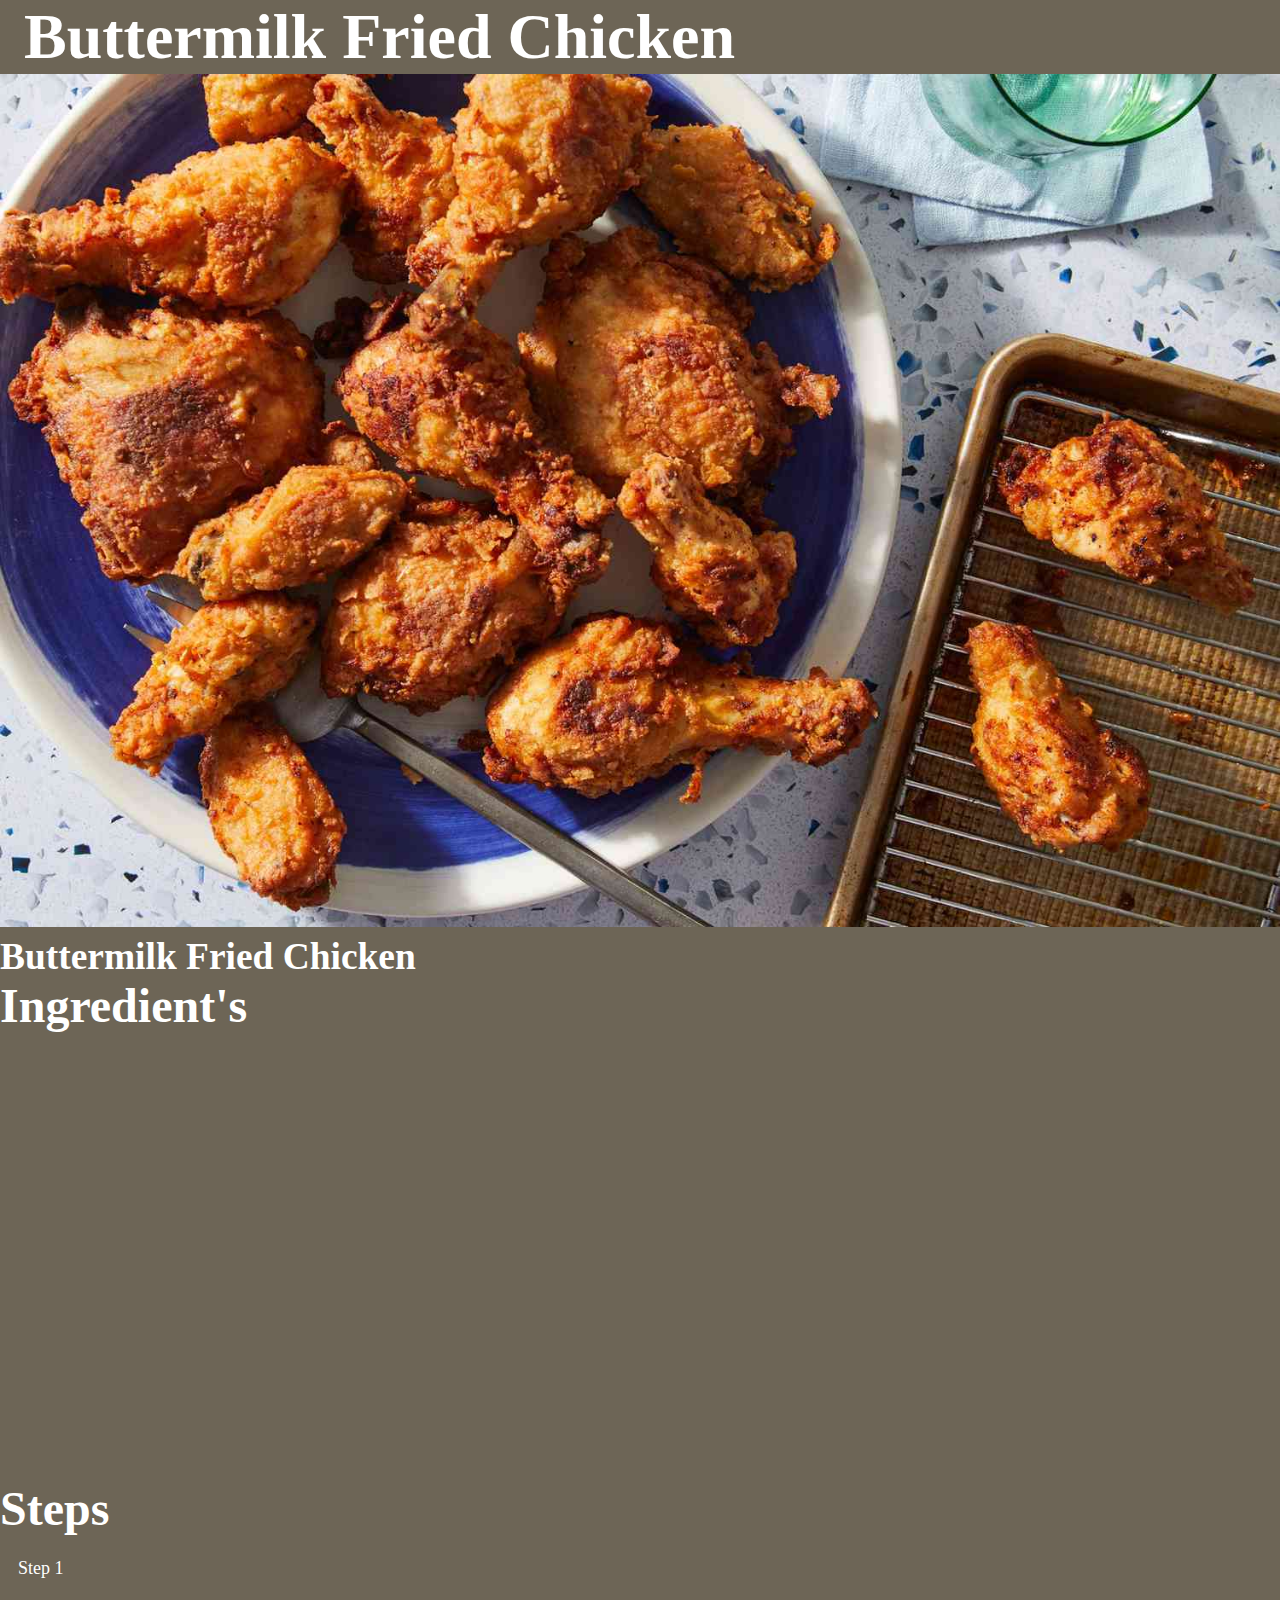
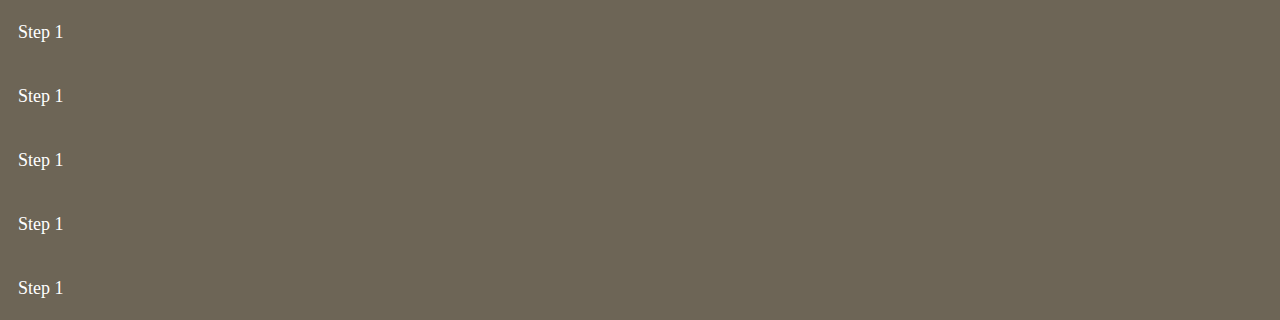
==== recipies/buttermilk-fried-chicken.html @ 13fb4e0b "added buttermilk, mac n cheese, red rice recipes" ====
<!DOCTYPE html>
<html lang="en">
  <head>
    <title></title>
    <meta charset="UTF-8" />
    <meta name="viewport" content="width=device-width, initial-scale=1" />
    <link href="../css/style.css" rel="stylesheet" />
    <title>Buttermilk Fried Chicken</title>
  </head>
  <body>
    <h1>Buttermilk Fried Chicken</h1>
    <img
      src="/assets/images/Crispy-Buttermilk-Fried-Chicken.jpg"
      alt="Buttermilk Fried Chicken"
    />
    <h3>Buttermilk Fried Chicken</h3>
    <h2>Ingredient's</h2>
    <ul>
      <li></li>
      <li></li>
      <li></li>
      <li></li>
      <li></li>
      <li></li>
      <li></li>
    </ul>
    <h2>Steps</h2>
    <ol>
      <li></li>
      <li></li>
      <li></li>
      <li></li>
      <li></li>
      <li></li>
    </ol>
  </body>
</html>
---- css/style.css ----
* {
    margin: 0;
    padding: 0;
    outline: 0;
    box-sizing: border-box;
}

body {
    background: #6d6556;
    color: #fff;
    -webkit-font-smoothing: antialiased;
}

body,
input,
button {
    list-style: none;
    font-size: 2rem;
    font-family: 'popping'sans-serif;
}

h1 {
    margin-left: 1.5rem;
}

img {
    width: 100%;
}

a {
    text-decoration: none;
    color: #fff;
    display: flex;
    justify-content: center;
    align-items: center;
    gap: 6;
}

li {
    font-size: 1.125rem;
    line-height: 1.75rem;
    text-underline-offset: 0.25rem;
    max-width: 50%;
    padding: 1.125rem;
}

ol li::before {
    counter-increment: section;
    content: "Step "counter(section);
    position: relative;
    margin-left: 0px;
    width: auto;
    text-align: unset;
}




button {
    cursor: pointer;
}
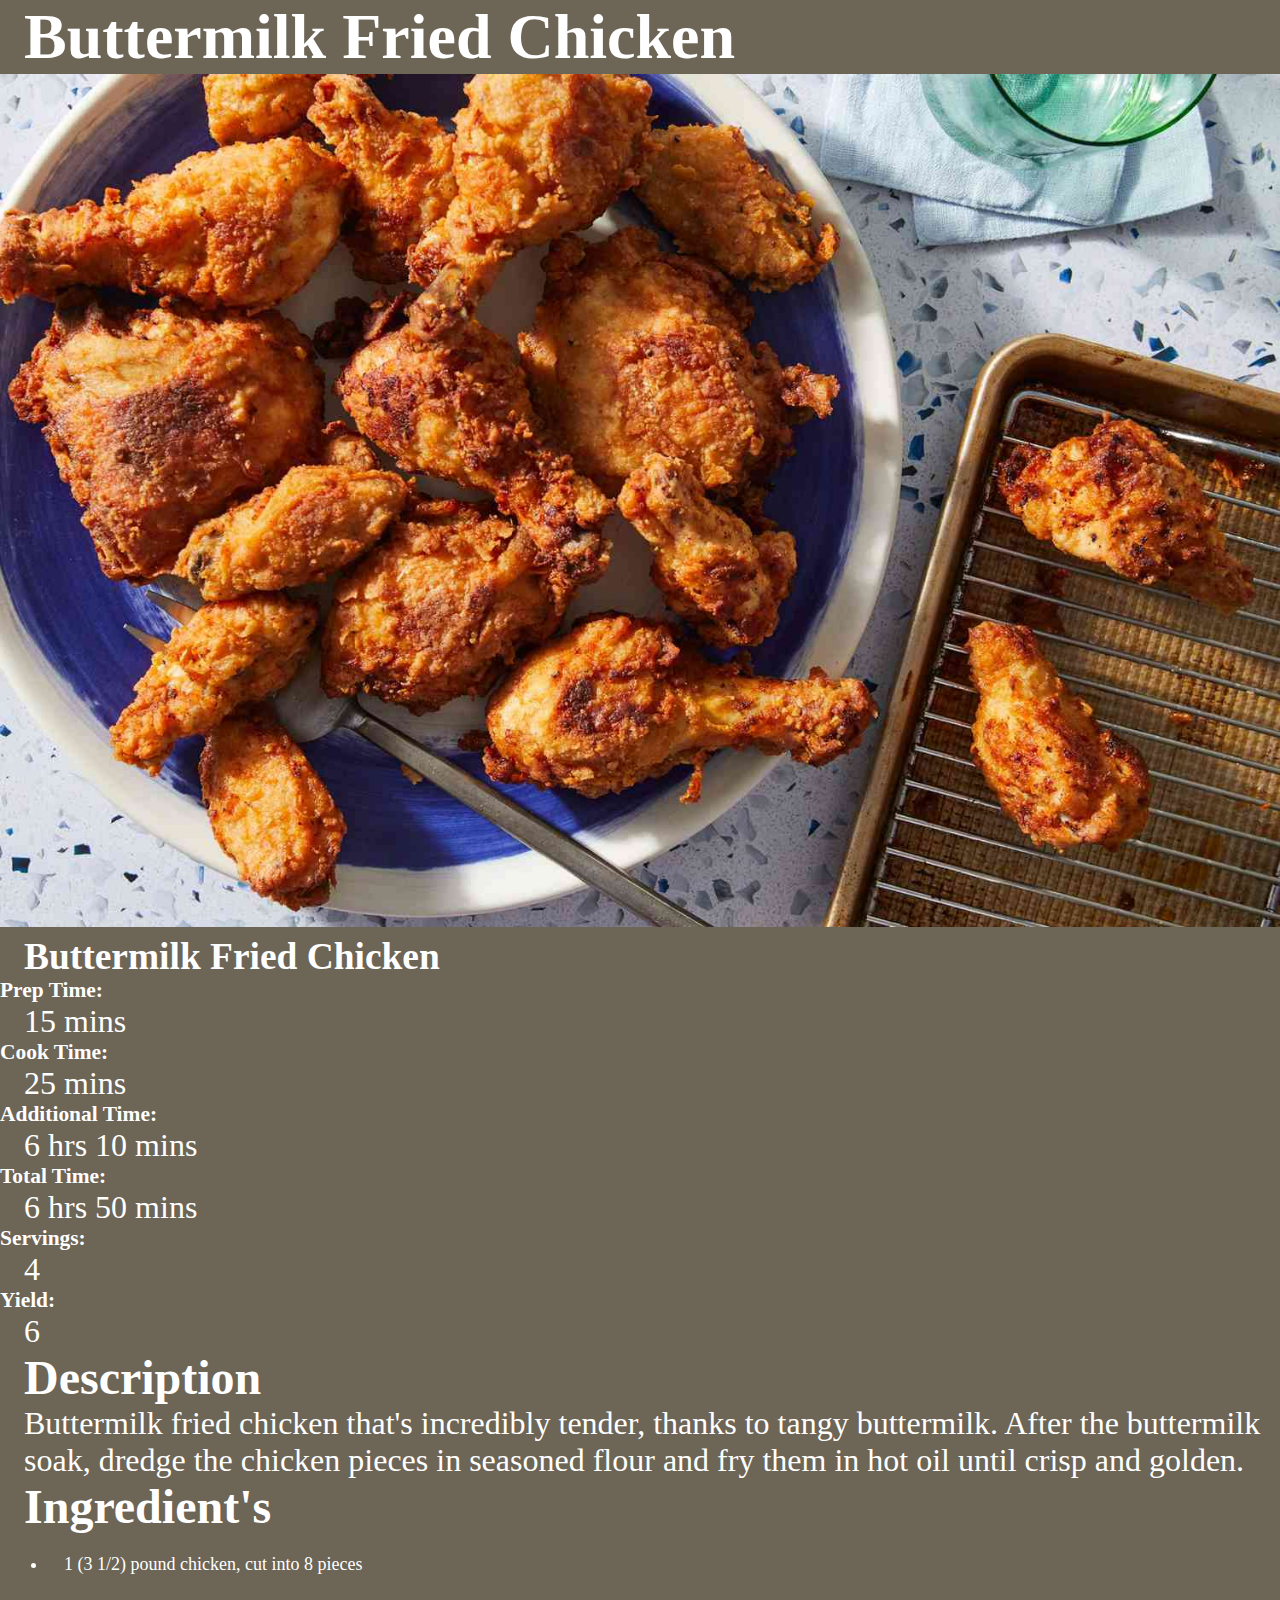
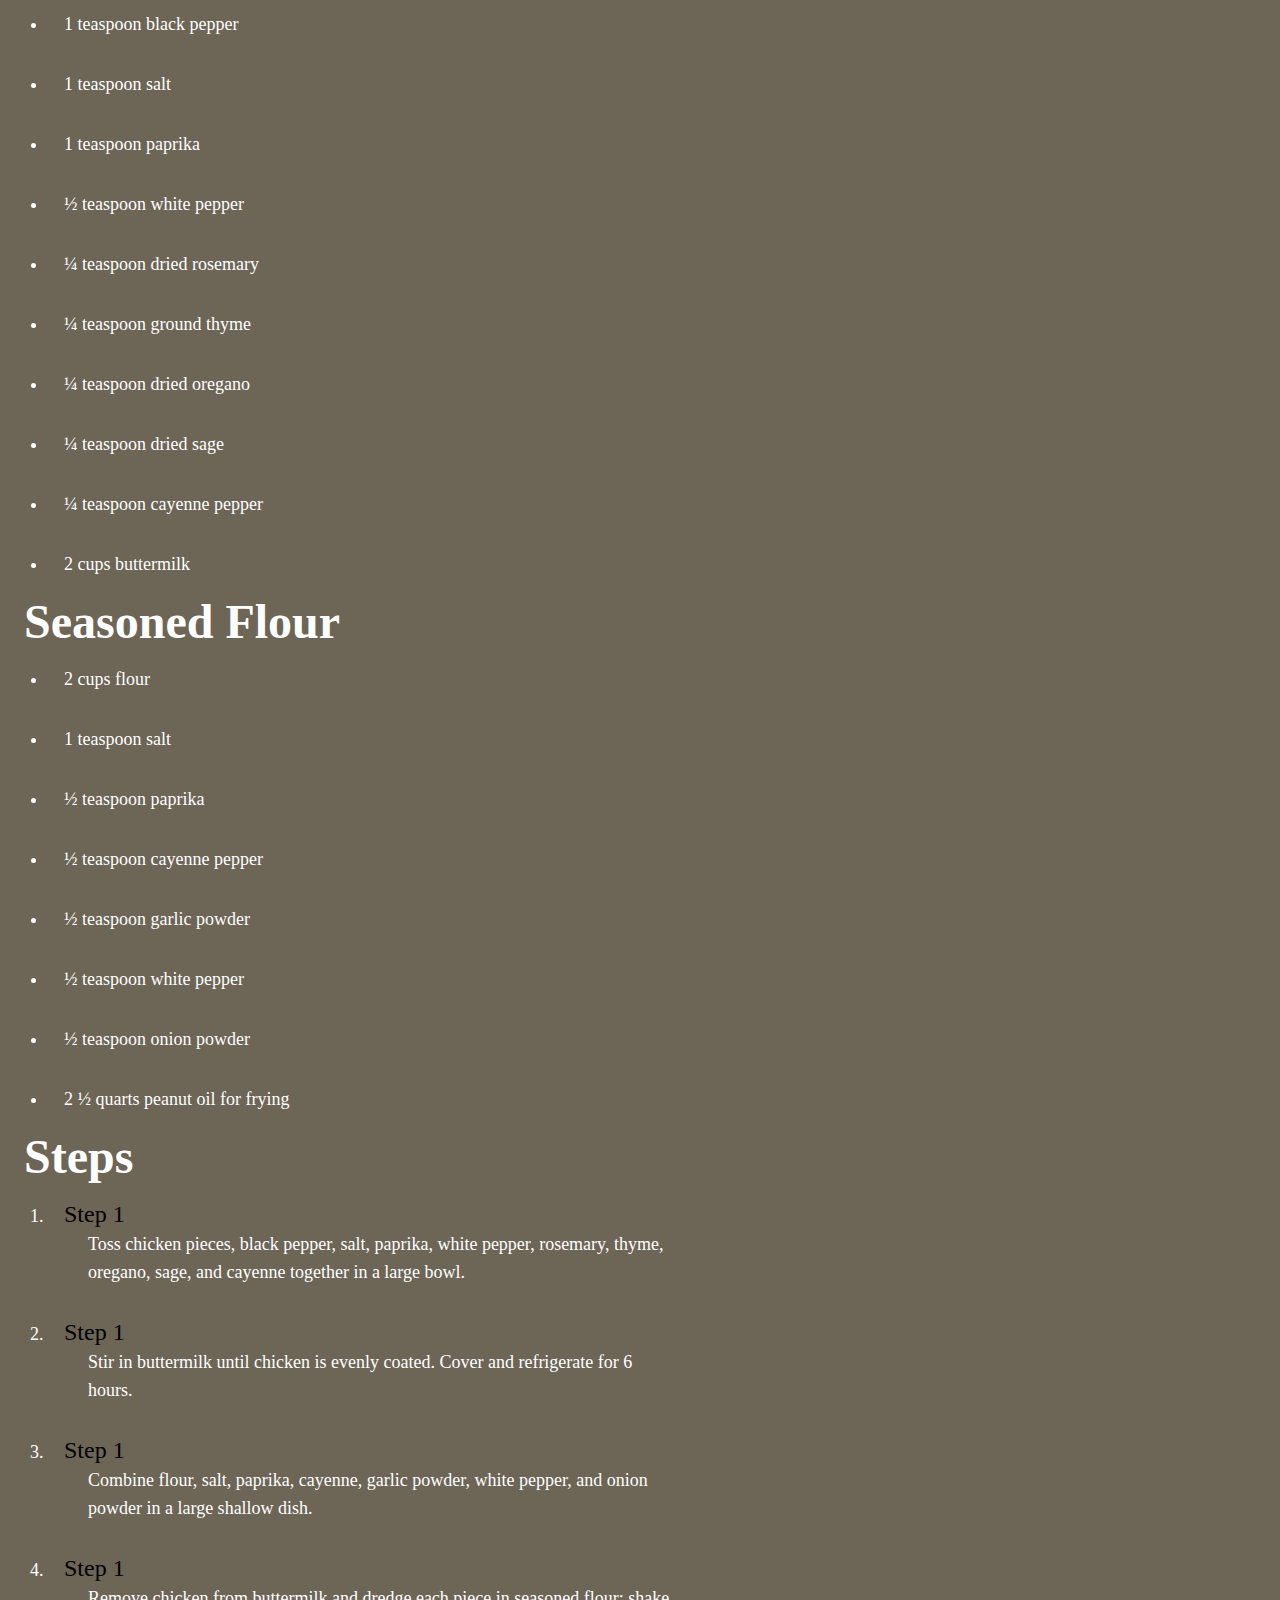
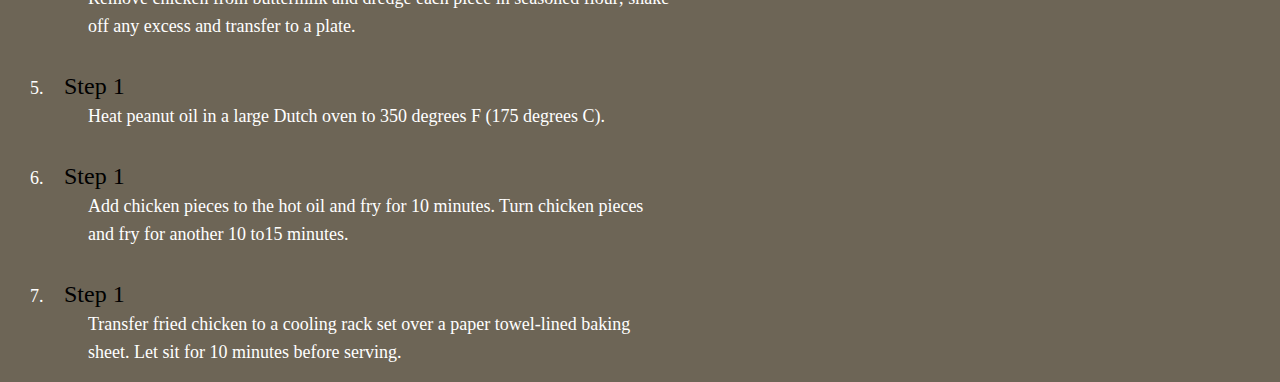
==== commit 8aed9a31: "added description and recipe detail section" ====
--- a/recipies/buttermilk-fried-chicken.html
+++ b/recipies/buttermilk-fried-chicken.html
@@ -14,24 +14,130 @@
       alt="Buttermilk Fried Chicken"
     />
     <h3>Buttermilk Fried Chicken</h3>
+    <div class="recipe-details_content">
+      <div class="recipe-details">
+        <div class="recipe-details_iteams>
+                            <div class=" recipe-details_items">
+          <h6>Prep Time:</h6>
+        </div>
+        <div class="recipe-details_values">
+          <p>15 mins</p>
+        </div>
+      </div>
+      <div class=" recipe-details_iteams">
+        <div class="recipe-details_items">
+          <h6>Cook Time:</h6>
+        </div>
+        <div class="recipe-details_values">
+          <p>25 mins</p>
+        </div>
+    
+      </div>
+      <div class=" recipe-details_iteams">
+        <div class="recipe-details_items">
+          <h6>Additional Time:</h6>
+        </div>
+        <div class="recipe-details_values">
+          <p>6 hrs 10 mins</p>
+        </div>
+    
+      </div>
+      <div class="recipe-details_iteams">
+        <div class="recipe-details_items">
+          <h6>Total Time:</h6>
+        </div>
+        <div class="recipe-details_values"></div>
+        <p>6 hrs 50 mins</p>
+      </div>
+      <div class="recipe-details_iteams">
+        <div class="recipe-details_items">
+          <h6>Servings:</h6>
+        </div>
+        <div class="recipe-details_values"></div>
+        <p>4</p>
+      </div>
+      <div class="recipe-details_iteams">
+        <div class="recipe-details_items">
+          <h6>Yield:</h6>
+        </div>
+        <div class="recipe-details_values">
+          <p>6</p>
+        </div>
+    
+      </div>
+    </div>
+    <h2>Description</h2>
+    <p>Buttermilk fried chicken that's incredibly tender, thanks to tangy buttermilk. After the buttermilk soak, dredge the
+      chicken pieces in seasoned flour and fry them in hot oil until crisp and golden.</p>
     <h2>Ingredient's</h2>
     <ul>
-      <li></li>
-      <li></li>
-      <li></li>
-      <li></li>
-      <li></li>
-      <li></li>
-      <li></li>
+      <li>1 (3 1/2) pound chicken, cut into 8 pieces</li>
+      <li>1 teaspoon black pepper</li>
+      <li>1 teaspoon salt</li>
+      <li>1 teaspoon paprika</li>
+      <li>½ teaspoon white pepper</li>
+      <li>¼ teaspoon dried rosemary</li>
+      <li>¼ teaspoon ground thyme</li>
+      <li>¼ teaspoon dried oregano</li>
+      <li>¼ teaspoon dried sage</li>
+      <li>¼ teaspoon cayenne pepper</li>
+      <li>2 cups buttermilk</li>
+      </ul>
+      <h2>Seasoned Flour</h2>
+      <ul>
+        <li>2 cups flour</li>
+        <li>1 teaspoon salt</li>
+        <li>½ teaspoon paprika</li>
+        <li>½ teaspoon cayenne pepper</li>
+        <li>½ teaspoon garlic powder</li>
+        <li>½ teaspoon white pepper</li>
+        <li>½ teaspoon onion powder</li>
+        <li>2 ½ quarts peanut oil for frying</li>
     </ul>
     <h2>Steps</h2>
     <ol>
-      <li></li>
-      <li></li>
-      <li></li>
-      <li></li>
-      <li></li>
-      <li></li>
+      <li>
+        <p>
+          Toss chicken pieces, black pepper, salt, paprika, white pepper,
+          rosemary, thyme, oregano, sage, and cayenne together in a large bowl.
+        </p>
+      </li>
+      <li>
+        <p>
+          Stir in buttermilk until chicken is evenly coated. Cover and
+          refrigerate for 6 hours.
+        </p>
+      </li>
+      <li>
+        <p>
+          Combine flour, salt, paprika, cayenne, garlic powder, white pepper,
+          and onion powder in a large shallow dish.
+        </p>
+      </li>
+      <li>
+        <p>
+          Remove chicken from buttermilk and dredge each piece in seasoned
+          flour; shake off any excess and transfer to a plate.
+        </p>
+      </li>
+      <li>
+        <p>
+          Heat peanut oil in a large Dutch oven to 350 degrees F (175 degrees
+          C).
+        </p>
+      </li>
+      <li>
+        <p>
+          Add chicken pieces to the hot oil and fry for 10 minutes. Turn chicken
+          pieces and fry for another 10 to15 minutes.
+        </p>
+      </li>
+      <li>
+        <p>
+          Transfer fried chicken to a cooling rack set over a paper towel-lined
+          baking sheet. Let sit for 10 minutes before serving.
+        </p>
+      </li>
     </ol>
   </body>
 </html>
--- a/css/style.css
+++ b/css/style.css
@@ -1,3 +1,8 @@
+@import url('https://fonts.googleapis.com/css2?family=Oswald:wght@200;300;500&family=Varela+Round&display=swap');
+
+/* start css reset */
+
+
 * {
     margin: 0;
     padding: 0;
@@ -19,12 +24,21 @@
     font-family: 'popping'sans-serif;
 }
 
-h1 {
+h1,
+h2,
+h3,
+p {
     margin-left: 1.5rem;
 }
 
+/* end css reset */
+/* start root */
+/* root :
+; */
+/* en root */
 img {
     width: 100%;
+    min-width: 100vh;
 }
 
 a {
@@ -41,21 +55,28 @@
     line-height: 1.75rem;
     text-underline-offset: 0.25rem;
     max-width: 50%;
-    padding: 1.125rem;
+    margin-left: 3rem;
+    padding: 1rem;
 }
 
 ol li::before {
     counter-increment: section;
     content: "Step "counter(section);
+    color: #000;
+    font-size: 1.5rem;
     position: relative;
     margin-left: 0px;
     width: auto;
     text-align: unset;
 }
 
-
-
-
 button {
     cursor: pointer;
+}
+
+recipe-details__content {
+    display: grid;
+    grid-row: 2rem;
+    grid-column: 1.5rem;
+    grid-template-columns: repeat(3, 1fr);
 }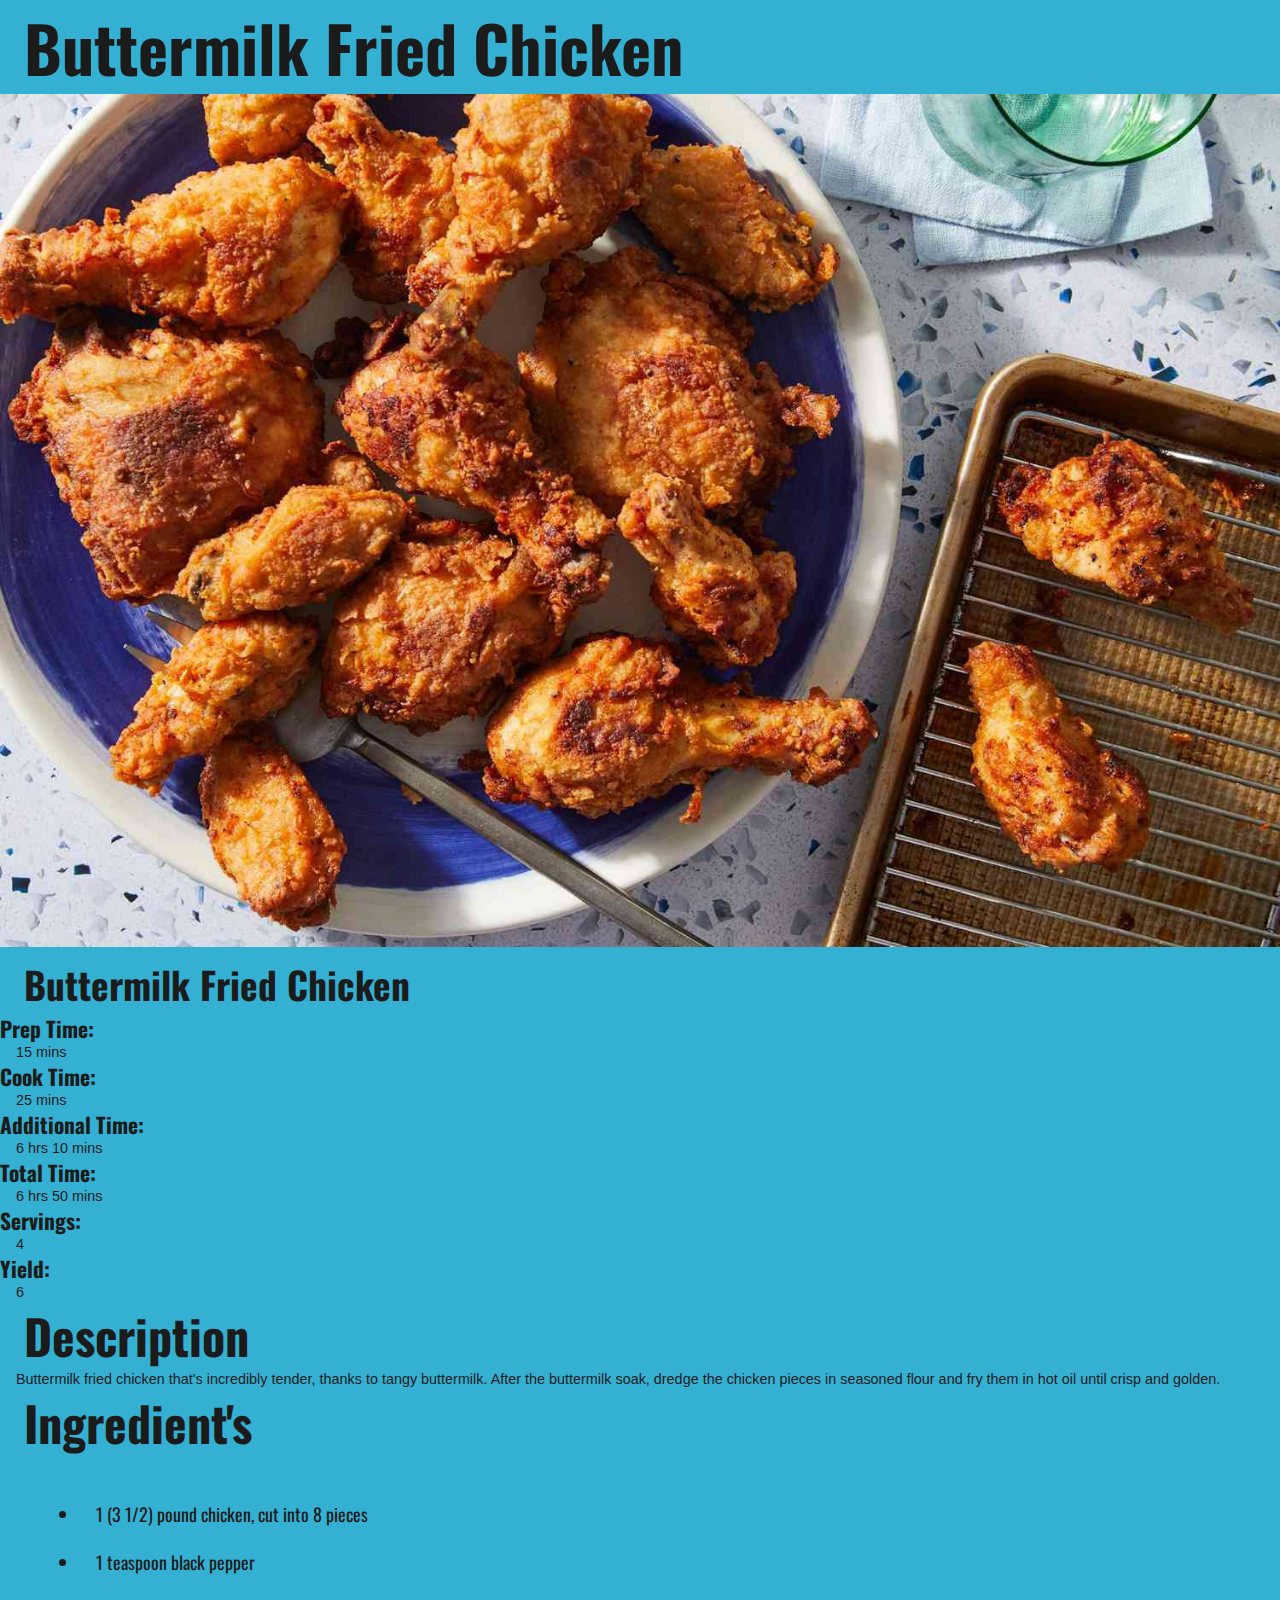
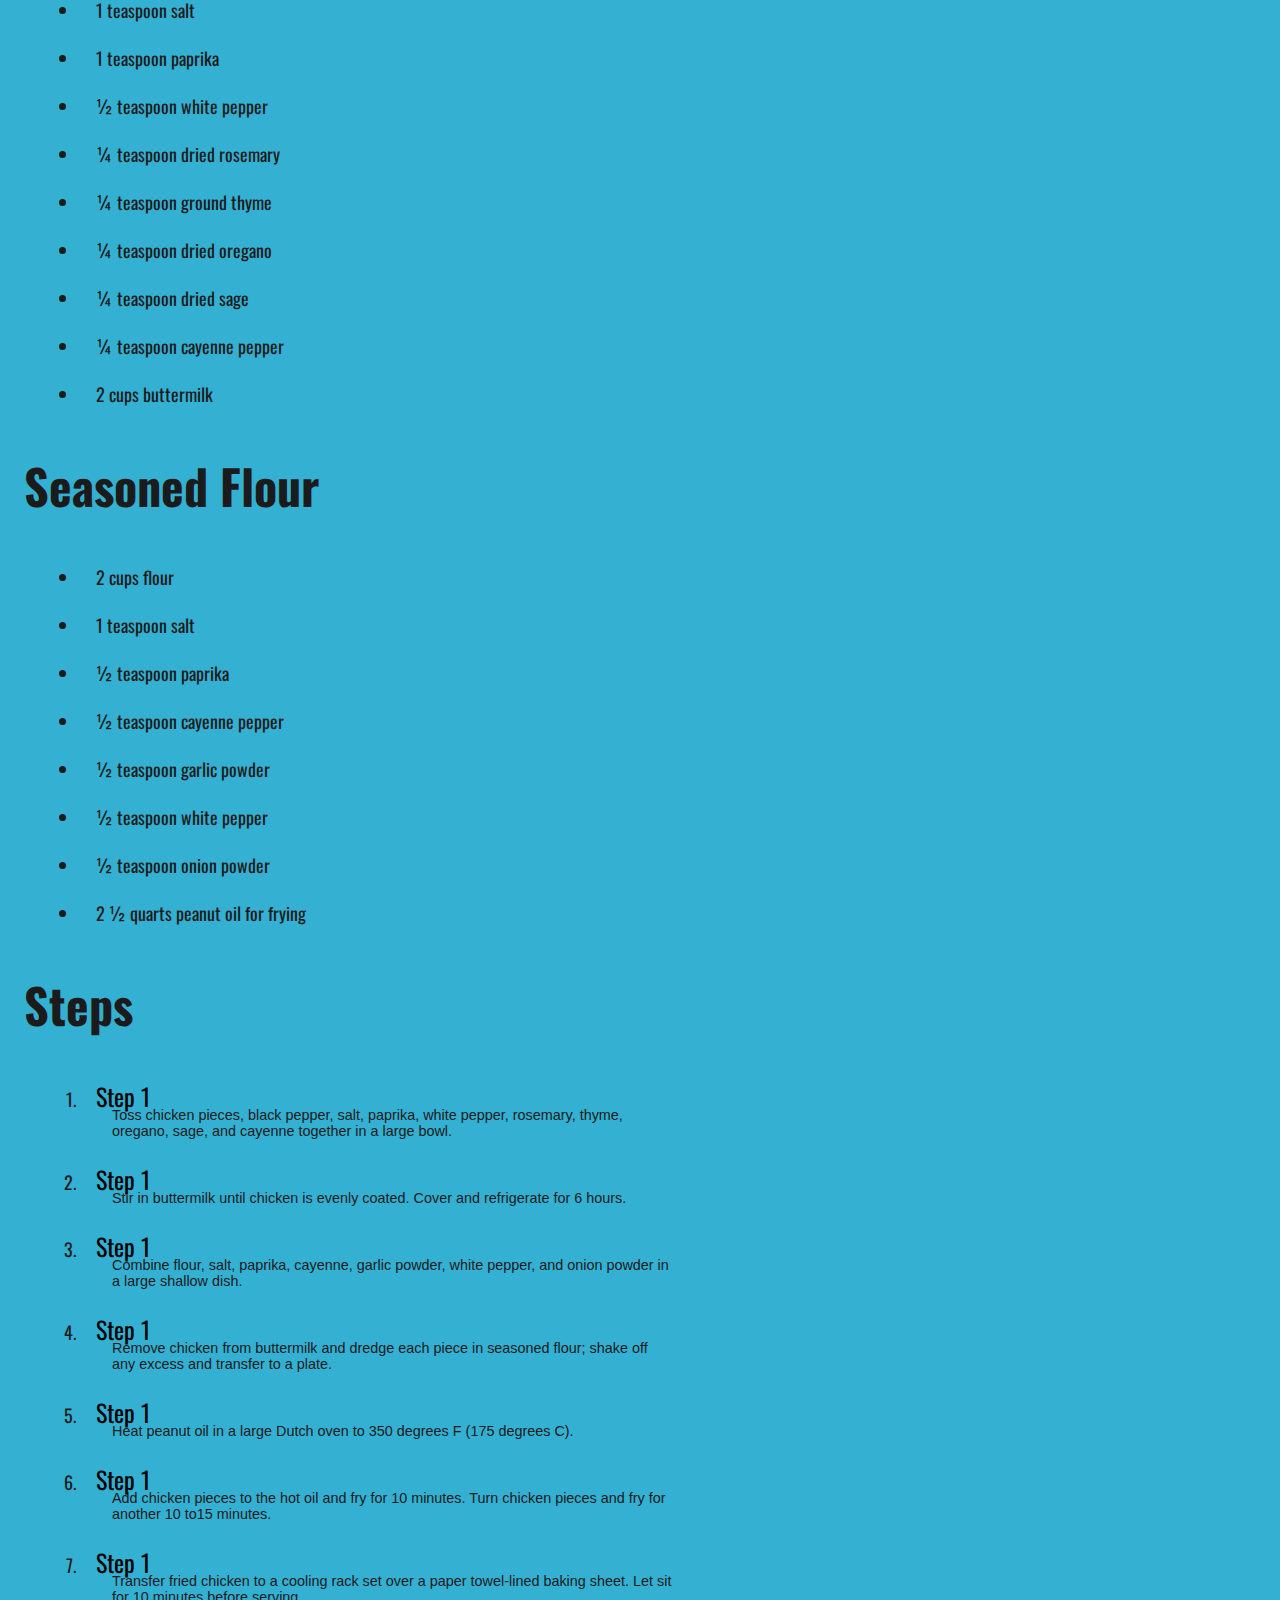
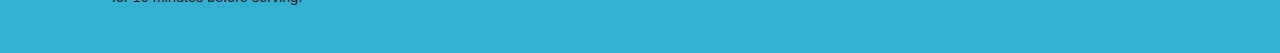
==== commit 3da830eb: "updated recipes descriptions" ====
--- a/recipies/buttermilk-fried-chicken.html
+++ b/recipies/buttermilk-fried-chicken.html
@@ -1,23 +1,26 @@
 <!DOCTYPE html>
-<html lang="en">
+  <html lang="en">
+
   <head>
     <title></title>
     <meta charset="UTF-8" />
     <meta name="viewport" content="width=device-width, initial-scale=1" />
+    <link rel="preconnect" href="https://fonts.googleapis.com">
+    <link rel="preconnect" href="https://fonts.gstatic.com" crossorigin>
+    <link href="https://fonts.googleapis.com/css2?family=Oswald:wght@200;300;500&family=Varela+Round&display=swap"
+      rel="stylesheet">
     <link href="../css/style.css" rel="stylesheet" />
     <title>Buttermilk Fried Chicken</title>
   </head>
+
   <body>
-    <h1>Buttermilk Fried Chicken</h1>
-    <img
-      src="/assets/images/Crispy-Buttermilk-Fried-Chicken.jpg"
-      alt="Buttermilk Fried Chicken"
-    />
+    <h1>Buttermilk Fried Chicken</h1><img src="/assets/images/Crispy-Buttermilk-Fried-Chicken.jpg"
+      alt="Buttermilk Fried Chicken" />
     <h3>Buttermilk Fried Chicken</h3>
     <div class="recipe-details_content">
       <div class="recipe-details">
         <div class="recipe-details_iteams>
-                            <div class=" recipe-details_items">
+<div class=" recipe-details_items">
           <h6>Prep Time:</h6>
         </div>
         <div class="recipe-details_values">
@@ -31,7 +34,6 @@
         <div class="recipe-details_values">
           <p>25 mins</p>
         </div>
-    
       </div>
       <div class=" recipe-details_iteams">
         <div class="recipe-details_items">
@@ -40,7 +42,6 @@
         <div class="recipe-details_values">
           <p>6 hrs 10 mins</p>
         </div>
-    
       </div>
       <div class="recipe-details_iteams">
         <div class="recipe-details_items">
@@ -63,15 +64,16 @@
         <div class="recipe-details_values">
           <p>6</p>
         </div>
-    
       </div>
     </div>
     <h2>Description</h2>
-    <p>Buttermilk fried chicken that's incredibly tender, thanks to tangy buttermilk. After the buttermilk soak, dredge the
+    <p>Buttermilk fried chicken that's incredibly tender, thanks to tangy buttermilk. After the buttermilk soak, dredge
+      the
       chicken pieces in seasoned flour and fry them in hot oil until crisp and golden.</p>
     <h2>Ingredient's</h2>
     <ul>
-      <li>1 (3 1/2) pound chicken, cut into 8 pieces</li>
+      <li>1 (3 1/2) pound chicken,
+        cut into 8 pieces</li>
       <li>1 teaspoon black pepper</li>
       <li>1 teaspoon salt</li>
       <li>1 teaspoon paprika</li>
@@ -82,62 +84,60 @@
       <li>¼ teaspoon dried sage</li>
       <li>¼ teaspoon cayenne pepper</li>
       <li>2 cups buttermilk</li>
-      </ul>
-      <h2>Seasoned Flour</h2>
-      <ul>
-        <li>2 cups flour</li>
-        <li>1 teaspoon salt</li>
-        <li>½ teaspoon paprika</li>
-        <li>½ teaspoon cayenne pepper</li>
-        <li>½ teaspoon garlic powder</li>
-        <li>½ teaspoon white pepper</li>
-        <li>½ teaspoon onion powder</li>
-        <li>2 ½ quarts peanut oil for frying</li>
+    </ul>
+    <h2>Seasoned Flour</h2>
+    <ul>
+      <li>2 cups flour</li>
+      <li>1 teaspoon salt</li>
+      <li>½ teaspoon paprika</li>
+      <li>½ teaspoon cayenne pepper</li>
+      <li>½ teaspoon garlic powder</li>
+      <li>½ teaspoon white pepper</li>
+      <li>½ teaspoon onion powder</li>
+      <li>2 ½ quarts peanut oil for frying</li>
     </ul>
     <h2>Steps</h2>
     <ol>
       <li>
-        <p>
-          Toss chicken pieces, black pepper, salt, paprika, white pepper,
-          rosemary, thyme, oregano, sage, and cayenne together in a large bowl.
-        </p>
+        <p>Toss chicken pieces,
+          black pepper,
+          salt,
+          paprika,
+          white pepper,
+          rosemary,
+          thyme,
+          oregano,
+          sage,
+          and cayenne together in a large bowl. </p>
       </li>
       <li>
-        <p>
-          Stir in buttermilk until chicken is evenly coated. Cover and
-          refrigerate for 6 hours.
-        </p>
+        <p>Stir in buttermilk until chicken is evenly coated. Cover and refrigerate for 6 hours. </p>
       </li>
       <li>
-        <p>
-          Combine flour, salt, paprika, cayenne, garlic powder, white pepper,
-          and onion powder in a large shallow dish.
-        </p>
+        <p>Combine flour,
+          salt,
+          paprika,
+          cayenne,
+          garlic powder,
+          white pepper,
+          and onion powder in a large shallow dish. </p>
       </li>
       <li>
-        <p>
-          Remove chicken from buttermilk and dredge each piece in seasoned
-          flour; shake off any excess and transfer to a plate.
-        </p>
+        <p>Remove chicken from buttermilk and dredge each piece in seasoned flour;
+          shake off any excess and transfer to a plate. </p>
       </li>
       <li>
-        <p>
-          Heat peanut oil in a large Dutch oven to 350 degrees F (175 degrees
-          C).
-        </p>
+        <p>Heat peanut oil in a large Dutch oven to 350 degrees F (175 degrees C). </p>
       </li>
       <li>
-        <p>
-          Add chicken pieces to the hot oil and fry for 10 minutes. Turn chicken
-          pieces and fry for another 10 to15 minutes.
-        </p>
+        <p>Add chicken pieces to the hot oil and fry for 10 minutes. Turn chicken pieces and fry for another 10 to15
+          minutes. </p>
       </li>
       <li>
-        <p>
-          Transfer fried chicken to a cooling rack set over a paper towel-lined
-          baking sheet. Let sit for 10 minutes before serving.
-        </p>
+        <p>Transfer fried chicken to a cooling rack set over a paper towel-lined baking sheet. Let sit for 10 minutes
+          before serving. </p>
       </li>
     </ol>
   </body>
-</html>
+
+  </html>--- a/css/style.css
+++ b/css/style.css
@@ -1,3 +1,5 @@
+/* import fonts from google fonts */
+
 @import url('https://fonts.googleapis.com/css2?family=Oswald:wght@200;300;500&family=Varela+Round&display=swap');
 
 /* start css reset */
@@ -11,8 +13,10 @@
 }
 
 body {
-    background: #6d6556;
-    color: #fff;
+    background: #33b0d2;
+    /* background: linear-gradient(to right #f7bd10 20%, #3988ff 80%); */
+    color: #1c1b1b;
+    font-family: 'Oswald', sans-serif;
     -webkit-font-smoothing: antialiased;
 }
 
@@ -21,21 +25,23 @@
 button {
     list-style: none;
     font-size: 2rem;
-    font-family: 'popping'sans-serif;
+
 }
 
 h1,
 h2,
-h3,
-p {
+h3 {
     margin-left: 1.5rem;
+    font-family: 'Oswald', sans-serif;
 }
+
+
 
 /* end css reset */
 /* start root */
 /* root :
 ; */
-/* en root */
+/* end root */
 img {
     width: 100%;
     min-width: 100vh;
@@ -51,12 +57,25 @@
 }
 
 li {
+    font-family: 'Varela Round'sans-serif;
     font-size: 1.125rem;
-    line-height: 1.75rem;
+    line-height: 1rem;
     text-underline-offset: 0.25rem;
     max-width: 50%;
     margin-left: 3rem;
     padding: 1rem;
+}
+
+ol,
+ul {
+    margin: 2rem;
+}
+
+
+p {
+    margin-left: 1rem;
+    font-family: 'Valera Round', sans-serif;
+    font-size: 0.9rem;
 }
 
 ol li::before {
